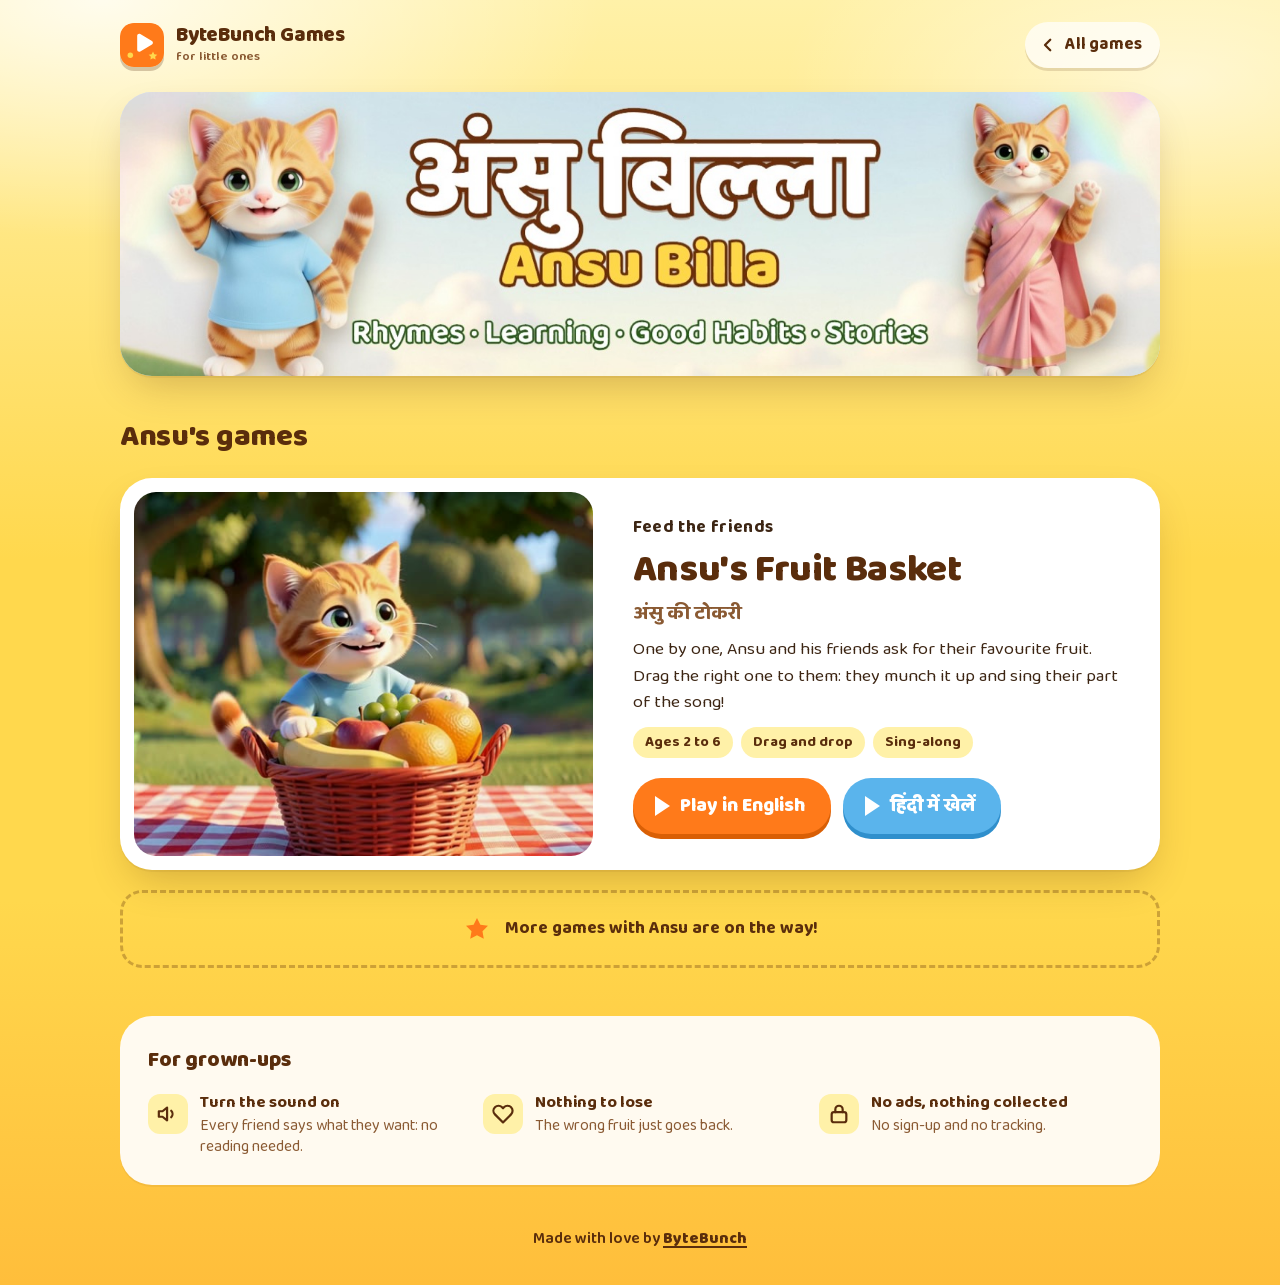
==== ansubilla/index.html @ 5f28570b "new commit" ====
<!doctype html>
<html lang="en">
<head>
  <meta charset="utf-8">
  <meta name="viewport" content="width=device-width, initial-scale=1, viewport-fit=cover">
  <title>Ansu Billa's games · ByteBunch Games</title>
  <meta name="description" content="Play with Ansu Billa, the little orange kitten from the songs: feed his jungle friends the fruit they ask for and sing along, in English and Hindi.">
  <meta name="theme-color" content="#ffe27a">
  <meta property="og:type" content="website">
  <meta property="og:site_name" content="ByteBunch Games">
  <meta property="og:title" content="Ansu Billa's games">
  <meta property="og:description" content="Play with Ansu the kitten and his jungle friends, in English and Hindi.">
  <meta property="og:image" content="https://games.bytebunch.com/ansubilla/images/fruit-basket-1200.jpg">
  <link rel="icon" href="../assets/logo.svg" type="image/svg+xml">
  <link rel="apple-touch-icon" href="../assets/logo-180.png">
  <link rel="preload" href="../assets/fonts/baloo2-latin.woff2" as="font" type="font/woff2" crossorigin>
  <link rel="stylesheet" href="../assets/site.css">
</head>
<body>
  <header class="wrap topbar">
    <a class="brand" href="../" aria-label="ByteBunch Games, home">
      <img class="brand-mark" src="../assets/logo.svg" width="44" height="44" alt="">
      <span class="brand-name">ByteBunch Games<small>for little ones</small></span>
    </a>
    <a class="back" href="../">
      <svg viewBox="0 0 24 24" fill="none" stroke="currentColor" stroke-width="3" stroke-linecap="round" stroke-linejoin="round" aria-hidden="true"><path d="M15 5l-7 7 7 7"/></svg>
      All games
    </a>
  </header>

  <main>
    <div class="wrap">
      <h1 class="visually-hidden">Ansu Billa's games</h1>
      <div class="banner">
        <img src="images/banner-800.jpg" srcset="images/banner-800.jpg 800w, images/banner-1400.jpg 1400w" sizes="(min-width: 1080px) 1040px, 100vw" width="1400" height="383" alt="Ansu Billa (अंसु बिल्ला): Rhymes, Learning, Good Habits, Stories">
      </div>
    </div>

    <section class="wrap section" aria-labelledby="games-title">
      <div class="section-head">
        <h2 id="games-title">Ansu's games</h2>
      </div>

      <article class="card wide" aria-labelledby="fruit-basket-title">
        <div class="card-media">
          <img src="images/fruit-basket-640.jpg" srcset="images/fruit-basket-640.jpg 640w, images/fruit-basket-1200.jpg 1200w" sizes="(min-width: 1080px) 470px, (min-width: 760px) 45vw, 100vw" width="1200" height="750" alt="Ansu the kitten smiling behind a basket full of mangoes, oranges, apples, grapes and bananas on a picnic cloth">
        </div>
        <div class="card-body">
          <p class="eyebrow">Feed the friends</p>
          <h3 id="fruit-basket-title">Ansu's Fruit Basket</h3>
          <span class="hi" lang="hi">अंसु की टोकरी</span>
          <p>One by one, Ansu and his friends ask for their favourite fruit. Drag the right one to them: they munch it up and sing their part of the song!</p>
          <ul class="meta" aria-label="About this game">
            <li>Ages 2 to 6</li>
            <li>Drag and drop</li>
            <li>Sing-along</li>
          </ul>
          <div class="actions">
            <a class="button" href="ansus-fruit-basket/"><span class="tri" aria-hidden="true"></span>Play in English</a>
            <a class="button sky" href="ansu-ki-tokri/" lang="hi"><span class="tri" aria-hidden="true"></span>हिंदी में खेलें</a>
          </div>
        </div>
      </article>

      <div class="soon">
        <svg viewBox="0 0 24 24" fill="#ff7a1a" aria-hidden="true"><path d="m12 2.5 2.9 5.9 6.5.9-4.7 4.6 1.1 6.5L12 17.3l-5.8 3.1 1.1-6.5L2.6 9.3l6.5-.9z"/></svg>
        More games with Ansu are on the way!
      </div>
    </section>

    <section class="wrap" aria-labelledby="parents-title">
      <div class="parents">
        <h2 id="parents-title">For grown-ups</h2>
        <ul class="facts">
          <li>
            <span class="icon"><svg viewBox="0 0 24 24" fill="none" stroke="currentColor" stroke-width="2.4" stroke-linecap="round" stroke-linejoin="round" aria-hidden="true"><path d="M11 5 6 9H2v6h4l5 4z"/><path d="M15.5 8.5a5 5 0 0 1 0 7"/></svg></span>
            <div><strong>Turn the sound on</strong><span>Every friend says what they want: no reading needed.</span></div>
          </li>
          <li>
            <span class="icon"><svg viewBox="0 0 24 24" fill="none" stroke="currentColor" stroke-width="2.4" stroke-linecap="round" stroke-linejoin="round" aria-hidden="true"><path d="M20.8 4.6a5.5 5.5 0 0 0-7.8 0L12 5.7l-1-1.1a5.5 5.5 0 0 0-7.8 7.8L12 21.2l8.8-8.8a5.5 5.5 0 0 0 0-7.8z"/></svg></span>
            <div><strong>Nothing to lose</strong><span>The wrong fruit just goes back.</span></div>
          </li>
          <li>
            <span class="icon"><svg viewBox="0 0 24 24" fill="none" stroke="currentColor" stroke-width="2.4" stroke-linecap="round" stroke-linejoin="round" aria-hidden="true"><rect x="4" y="10" width="16" height="11" rx="2.5"/><path d="M8 10V7a4 4 0 0 1 8 0v3"/></svg></span>
            <div><strong>No ads, nothing collected</strong><span>No sign-up and no tracking.</span></div>
          </li>
        </ul>
      </div>
    </section>
  </main>

  <footer class="wrap footer">
    Made with love by <a href="https://bytebunch.com">ByteBunch</a>
  </footer>
</body>
</html>
---- assets/site.css ----
/* games.bytebunch.com: one look for every page (the home of all games, and each friend's own page).
   Everything is served from this site: no fonts, scripts or trackers from anywhere else (children use it). */

@font-face {
  font-family: "Baloo 2";
  font-style: normal;
  font-weight: 400 800;
  font-display: swap;
  src: url("fonts/baloo2-latin.woff2") format("woff2");
  unicode-range: U+0000-00FF, U+0131, U+0152-0153, U+02BB-02BC, U+02C6, U+02DA, U+02DC, U+0304, U+0308, U+0329,
    U+2000-206F, U+20AC, U+2122, U+2191, U+2193, U+2212, U+2215, U+FEFF, U+FFFD;
}
@font-face {
  font-family: "Baloo 2";
  font-style: normal;
  font-weight: 400 800;
  font-display: swap;
  src: url("fonts/baloo2-devanagari.woff2") format("woff2");
  unicode-range: U+0900-097F, U+1CD0-1CF4, U+1CF7-1CF9, U+200C-200D, U+20A8, U+20B9, U+20F0, U+25CC, U+A830-A839,
    U+A8E0-A8FF, U+11B00-11B0A;
}

:root {
  --sun: #ffd84d;
  --sun-soft: #fff1a8;
  --sun-deep: #ffbe3b;
  --cream: #fffaf0;
  --brown: #5a2d0c;
  --brown-soft: #8a5a33;
  --ink: #3d2614;
  --orange: #ff7a1a;
  --orange-press: #d95f05;
  --sky: #5ab4ec;
  --sky-press: #2f8fcc;
  --leaf: #2f8f46;
  --white: #ffffff;
  --line: rgba(90, 45, 12, 0.14);
  --shadow: 0 2px 0 rgba(90, 45, 12, 0.06), 0 18px 40px -12px rgba(90, 45, 12, 0.28);
  --radius-lg: 32px;
  --radius: 22px;
  --font: "Baloo 2", ui-rounded, "Arial Rounded MT Bold", system-ui, -apple-system, "Segoe UI", Roboto, sans-serif;
  color-scheme: light;
}

*, *::before, *::after { box-sizing: border-box; }
html { -webkit-text-size-adjust: 100%; scroll-behavior: smooth; }
body {
  margin: 0;
  min-height: 100vh;
  font-family: var(--font);
  font-size: 1.0625rem;
  line-height: 1.5;
  color: var(--ink);
  background-color: var(--sun);
  /* one picture over the whole page (not fixed: a fixed background ends in a band on long pages and on phones) */
  background-image:
    radial-gradient(720px 340px at 8% 0, rgba(255, 255, 255, 0.8), transparent 70%),
    radial-gradient(560px 280px at 92% 80px, rgba(255, 255, 255, 0.55), transparent 70%),
    linear-gradient(180deg, var(--sun-soft) 0, var(--sun) 560px, var(--sun) 70%, var(--sun-deep) 100%);
  -webkit-font-smoothing: antialiased;
}
img { max-width: 100%; height: auto; display: block; }
a { color: inherit; }
h1, h2, h3, .soon { text-wrap: balance; }
p, .facts span { text-wrap: pretty; }
:focus-visible { outline: 4px solid var(--brown); outline-offset: 4px; border-radius: 12px; }

.wrap { width: 100%; max-width: 1080px; margin: 0 auto; padding: 0 20px; }
.visually-hidden {
  position: absolute !important; width: 1px; height: 1px; overflow: hidden; clip: rect(0 0 0 0); white-space: nowrap;
}

/* the bar at the top */
.topbar { display: flex; align-items: center; justify-content: space-between; gap: 12px; padding-top: 22px; padding-bottom: 6px; }
.brand { display: inline-flex; align-items: center; gap: 12px; min-height: 44px; text-decoration: none; color: var(--brown); }
.brand-mark { width: 44px; height: 44px; flex: none; border-radius: 14px; box-shadow: 0 4px 0 rgba(90, 45, 12, 0.25); }
.brand-name { font-weight: 800; font-size: 1.3rem; line-height: 1; letter-spacing: -0.01em; white-space: nowrap; }
.brand-name small { display: block; font-size: 0.8rem; font-weight: 600; color: var(--brown-soft); letter-spacing: 0; margin-top: 4px; }
.back {
  display: inline-flex; align-items: center; gap: 8px;
  min-height: 44px; padding: 10px 18px 10px 14px; border-radius: 999px;
  background: rgba(255, 255, 255, 0.7); color: var(--brown);
  font-weight: 700; text-decoration: none; white-space: nowrap;
  box-shadow: 0 3px 0 rgba(90, 45, 12, 0.15);
}
.back:hover { background: var(--white); }
.back svg { width: 18px; height: 18px; }

/* the big words at the top of a page */
.hero { text-align: center; padding-top: 48px; padding-bottom: 44px; }
.hero h1 {
  margin: 0 auto; max-width: 13em;
  font-size: clamp(2.6rem, 7.4vw, 4.75rem); line-height: 1.02; font-weight: 800; letter-spacing: -0.02em;
  color: var(--brown);
}
.hero h1 em { font-style: normal; color: var(--orange); }
.hero .lead { margin: 18px auto 0; max-width: 32em; font-size: clamp(1.1rem, 2.4vw, 1.3rem); font-weight: 500; color: var(--brown); }
.chips { display: flex; flex-wrap: wrap; justify-content: center; gap: 10px; margin: 24px 0 0; padding: 0; list-style: none; }
.chip {
  display: inline-flex; align-items: center; gap: 8px;
  padding: 6px 16px; border-radius: 999px;
  background: rgba(255, 255, 255, 0.72); color: var(--brown);
  font-weight: 700; font-size: 0.98rem;
}
.chip svg { width: 18px; height: 18px; flex: none; }

.section { padding-top: 8px; padding-bottom: 28px; }
.section-head { display: flex; align-items: baseline; justify-content: space-between; gap: 12px; margin: 0 0 18px; }
.section-head h2 { margin: 0; font-size: clamp(1.5rem, 3.4vw, 1.9rem); font-weight: 800; color: var(--brown); letter-spacing: -0.01em; }

/* a card you can open (a friend on the home page) */
.card {
  position: relative;
  display: grid; grid-template-columns: minmax(0, 1fr);
  background: var(--white); border-radius: var(--radius-lg); overflow: hidden;
  box-shadow: var(--shadow);
}
/* the picture sits in the white card with a frame round it, so a sunny picture doesn't melt into the sunny page */
.card-media { position: relative; padding: 12px 12px 0; }
.card-media img { width: 100%; height: 100%; object-fit: cover; border-radius: calc(var(--radius-lg) - 10px); }
.card-body { display: flex; flex-direction: column; gap: 10px; padding: 24px 26px 28px; }
.eyebrow { margin: 0; font-size: 0.95rem; font-weight: 700; color: var(--brown-soft); letter-spacing: 0.02em; }
.card h3 { margin: 0; font-size: clamp(1.8rem, 4vw, 2.4rem); line-height: 1.05; font-weight: 800; color: var(--brown); letter-spacing: -0.01em; }
.card .hi { font-size: 1.25rem; font-weight: 700; color: var(--brown-soft); line-height: 1.3; }
.card p { margin: 0; font-size: 1.1rem; color: var(--ink); }
.card .actions { display: flex; flex-wrap: wrap; gap: 12px; margin-top: 8px; }

.card.link { text-decoration: none; transition: transform 0.18s ease, box-shadow 0.18s ease; }
.card.link:hover { transform: translateY(-4px); box-shadow: 0 2px 0 rgba(90, 45, 12, 0.06), 0 26px 50px -14px rgba(90, 45, 12, 0.35); }
.card.link:focus-visible { outline-offset: 6px; border-radius: var(--radius-lg); }

@media (min-width: 760px) {
  .card.wide { grid-template-columns: minmax(0, 5fr) minmax(0, 6fr); align-items: stretch; }
  .card.wide .card-body { padding: 36px 40px; justify-content: center; }
  .card.wide .card-media { min-height: 100%; padding: 14px 0 14px 14px; }
}

/* buttons: big and round, for small fingers */
.button {
  display: inline-flex; align-items: center; justify-content: center; gap: 10px;
  min-height: 56px; padding: 10px 26px 10px 20px; border-radius: 999px;
  font: inherit; font-weight: 800; font-size: 1.2rem; line-height: 1.1; text-decoration: none;
  color: var(--white); background: var(--orange);
  box-shadow: 0 5px 0 var(--orange-press);
  transition: transform 0.1s ease, box-shadow 0.1s ease;
}
.button:hover { filter: brightness(1.05); }
.button:active { transform: translateY(4px); box-shadow: 0 1px 0 var(--orange-press); }
.button.sky { background: var(--sky); box-shadow: 0 5px 0 var(--sky-press); }
.button.sky:active { box-shadow: 0 1px 0 var(--sky-press); }
.button .tri { width: 0; height: 0; border-left: 15px solid currentColor; border-top: 10px solid transparent; border-bottom: 10px solid transparent; margin-left: 2px; }
.button small { display: block; font-size: 0.8rem; font-weight: 600; opacity: 0.9; }
.button.fake { pointer-events: none; }

/* where the next card will be */
.soon {
  display: flex; align-items: center; justify-content: center; gap: 14px; text-align: center;
  margin-top: 20px; padding: 22px 24px; border-radius: var(--radius);
  border: 3px dashed rgba(90, 45, 12, 0.3); color: var(--brown); font-weight: 700; font-size: 1.1rem;
}
.soon svg { width: 28px; height: 28px; flex: none; }

/* for grown-ups */
.parents {
  margin: 20px 0 36px; padding: 28px; border-radius: var(--radius-lg);
  background: var(--cream); box-shadow: 0 2px 0 rgba(90, 45, 12, 0.06);
}
.parents h2 { margin: 0 0 16px; font-size: 1.35rem; font-weight: 800; color: var(--brown); }
.facts { display: grid; grid-template-columns: repeat(auto-fit, minmax(min(100%, 210px), 1fr)); gap: 14px 22px; margin: 0; padding: 0; list-style: none; }
.facts li { display: flex; gap: 12px; align-items: flex-start; }
.facts .icon {
  width: 40px; height: 40px; flex: none; border-radius: 12px;
  display: grid; place-items: center; background: var(--sun-soft); color: var(--brown);
}
.facts .icon svg { width: 22px; height: 22px; }
.facts strong { display: block; color: var(--brown); font-size: 1.05rem; line-height: 1.25; }
.facts span { display: block; font-size: 0.98rem; color: var(--brown-soft); line-height: 1.35; margin-top: 2px; }

/* a friend's banner */
.banner { margin: 18px 0 30px; border-radius: var(--radius-lg); overflow: hidden; box-shadow: var(--shadow); background: #dfeef7; }
.banner img { width: 100%; aspect-ratio: 1400 / 383; object-fit: cover; }

.meta { display: flex; flex-wrap: wrap; gap: 8px; margin: 2px 0 2px; padding: 0; list-style: none; }
.meta li { padding: 4px 12px; border-radius: 999px; background: var(--sun-soft); color: var(--brown); font-weight: 700; font-size: 0.92rem; }

.footer { padding-top: 6px; padding-bottom: 34px; text-align: center; color: var(--brown); font-weight: 600; font-size: 0.98rem; }
.footer a { font-weight: 800; text-decoration-thickness: 2px; text-underline-offset: 3px; }

@media (max-width: 520px) {
  .wrap { padding: 0 16px; }
  .hero { padding-top: 34px; padding-bottom: 32px; }
  .card-body { padding: 20px 20px 24px; }
  .card .actions { flex-direction: column; }
  .card .actions .button { width: 100%; }
  .parents { padding: 22px 20px; }
  .brand-name small { display: none; }
  .brand { gap: 10px; }
  .brand-mark { width: 38px; height: 38px; border-radius: 12px; }
  .brand-name { font-size: 1.12rem; }
  .back { padding: 8px 14px 8px 10px; font-size: 0.95rem; gap: 6px; }
}

@media (prefers-reduced-motion: reduce) {
  html { scroll-behavior: auto; }
  .card.link, .button { transition: none; }
  .card.link:hover { transform: none; }
}
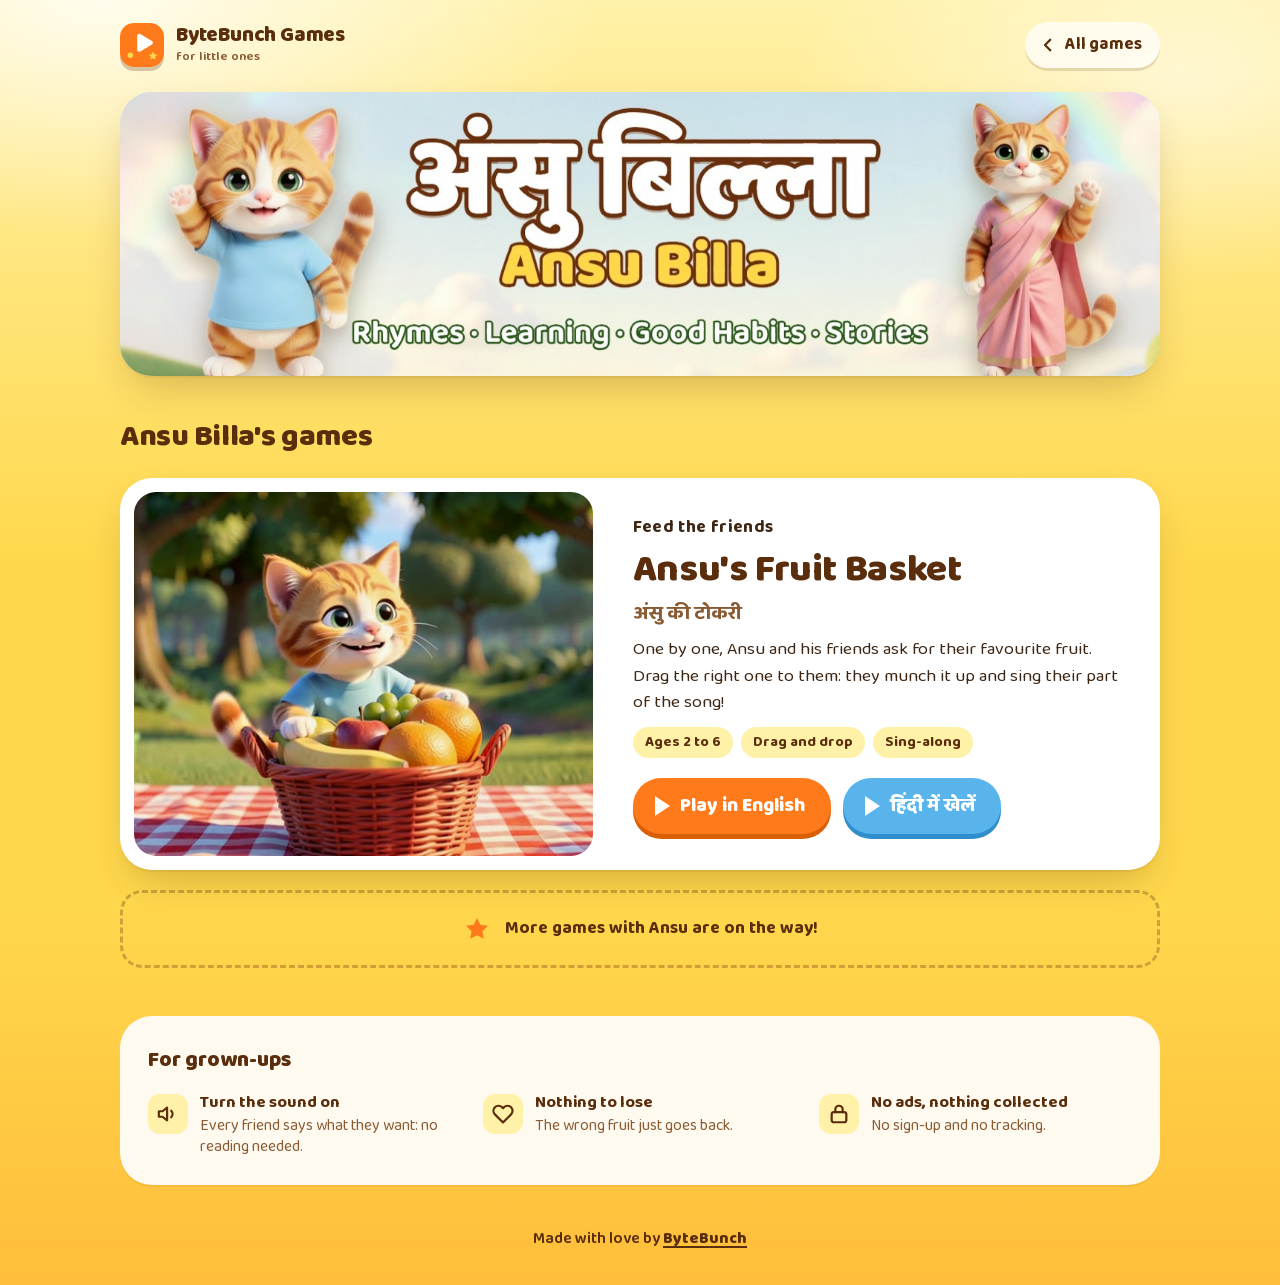
==== commit 6410df5e: "SEO: titles, descriptions, canonicals, link previews, structured data, sitemap and robots.txt - Home" ====
--- a/ansubilla/index.html
+++ b/ansubilla/index.html
@@ -3,18 +3,141 @@
 <head>
   <meta charset="utf-8">
   <meta name="viewport" content="width=device-width, initial-scale=1, viewport-fit=cover">
-  <title>Ansu Billa's games · ByteBunch Games</title>
-  <meta name="description" content="Play with Ansu Billa, the little orange kitten from the songs: feed his jungle friends the fruit they ask for and sing along, in English and Hindi.">
+  <title>Ansu Billa Games for Kids in English and Hindi | ByteBunch Games</title>
+  <meta name="description" content="Play with Ansu Billa, the orange kitten from the kids' songs: feed his jungle friends the fruit they ask for and sing along. For ages 2 to 6, in English and Hindi.">
+  <link rel="canonical" href="https://games.bytebunch.com/ansubilla/">
+  <meta name="robots" content="index, follow, max-image-preview:large">
   <meta name="theme-color" content="#ffe27a">
   <meta property="og:type" content="website">
   <meta property="og:site_name" content="ByteBunch Games">
-  <meta property="og:title" content="Ansu Billa's games">
-  <meta property="og:description" content="Play with Ansu the kitten and his jungle friends, in English and Hindi.">
-  <meta property="og:image" content="https://games.bytebunch.com/ansubilla/images/fruit-basket-1200.jpg">
+  <meta property="og:locale" content="en_US">
+  <meta property="og:title" content="Ansu Billa Games for Kids in English and Hindi | ByteBunch Games">
+  <meta property="og:description" content="Play with Ansu Billa, the orange kitten from the kids' songs: feed his jungle friends the fruit they ask for and sing along. For ages 2 to 6, in English and Hindi.">
+  <meta property="og:url" content="https://games.bytebunch.com/ansubilla/">
+  <meta property="og:image" content="https://games.bytebunch.com/ansubilla/images/og-ansubilla.jpg">
+  <meta property="og:image:width" content="1200">
+  <meta property="og:image:height" content="630">
+  <meta property="og:image:alt" content="Ansu Billa's games: Ansu the orange kitten in a blue T-shirt, waving">
+  <meta name="twitter:card" content="summary_large_image">
+  <link rel="icon" href="../favicon.ico" sizes="48x48">
   <link rel="icon" href="../assets/logo.svg" type="image/svg+xml">
   <link rel="apple-touch-icon" href="../assets/logo-180.png">
   <link rel="preload" href="../assets/fonts/baloo2-latin.woff2" as="font" type="font/woff2" crossorigin>
-  <link rel="stylesheet" href="../assets/site.css">
+  <link rel="stylesheet" href="../assets/site.css?v=2026111001">
+  <script type="application/ld+json">
+{
+ "@context": "https://schema.org",
+ "@graph": [
+  {
+   "@type": "Organization",
+   "@id": "https://games.bytebunch.com/#bytebunch",
+   "name": "ByteBunch",
+   "url": "https://bytebunch.com/",
+   "logo": "https://games.bytebunch.com/assets/logo-180.png"
+  },
+  {
+   "@type": "WebSite",
+   "@id": "https://games.bytebunch.com/#website",
+   "name": "ByteBunch Games",
+   "url": "https://games.bytebunch.com/",
+   "inLanguage": "en",
+   "publisher": {
+    "@id": "https://games.bytebunch.com/#bytebunch"
+   }
+  },
+  {
+   "@type": "CollectionPage",
+   "@id": "https://games.bytebunch.com/ansubilla/#page",
+   "url": "https://games.bytebunch.com/ansubilla/",
+   "name": "Ansu Billa's games",
+   "inLanguage": "en",
+   "isPartOf": {
+    "@id": "https://games.bytebunch.com/#website"
+   },
+   "breadcrumb": {
+    "@id": "https://games.bytebunch.com/ansubilla/#breadcrumb"
+   },
+   "mainEntity": {
+    "@type": "ItemList",
+    "itemListElement": [
+     {
+      "@type": "ListItem",
+      "position": 1,
+      "item": {
+       "@id": "https://games.bytebunch.com/ansubilla/ansus-fruit-basket/#game"
+      }
+     },
+     {
+      "@type": "ListItem",
+      "position": 2,
+      "item": {
+       "@id": "https://games.bytebunch.com/ansubilla/ansu-ki-tokri/#game"
+      }
+     }
+    ]
+   }
+  },
+  {
+   "@type": "BreadcrumbList",
+   "@id": "https://games.bytebunch.com/ansubilla/#breadcrumb",
+   "itemListElement": [
+    {
+     "@type": "ListItem",
+     "position": 1,
+     "name": "ByteBunch Games",
+     "item": "https://games.bytebunch.com/"
+    },
+    {
+     "@type": "ListItem",
+     "position": 2,
+     "name": "Ansu Billa",
+     "item": "https://games.bytebunch.com/ansubilla/"
+    }
+   ]
+  },
+  {
+   "@type": "VideoGame",
+   "@id": "https://games.bytebunch.com/ansubilla/ansus-fruit-basket/#game",
+   "name": "Ansu's Fruit Basket",
+   "url": "https://games.bytebunch.com/ansubilla/ansus-fruit-basket/",
+   "image": "https://games.bytebunch.com/ansubilla/images/og-fruit-basket.jpg",
+   "inLanguage": "en",
+   "gamePlatform": "Web browser",
+   "applicationCategory": "GameApplication",
+   "operatingSystem": "Any",
+   "audience": {
+    "@type": "PeopleAudience",
+    "suggestedMinAge": 2,
+    "suggestedMaxAge": 6
+   },
+   "description": "Ansu the kitten and his jungle friends each ask for their favourite fruit. Drag the right one to them: they munch it up and sing!",
+   "publisher": {
+    "@id": "https://games.bytebunch.com/#bytebunch"
+   }
+  },
+  {
+   "@type": "VideoGame",
+   "@id": "https://games.bytebunch.com/ansubilla/ansu-ki-tokri/#game",
+   "name": "अंसु की टोकरी (Ansu Ki Tokri)",
+   "url": "https://games.bytebunch.com/ansubilla/ansu-ki-tokri/",
+   "image": "https://games.bytebunch.com/ansubilla/images/og-tokri.jpg",
+   "inLanguage": "hi",
+   "gamePlatform": "Web browser",
+   "applicationCategory": "GameApplication",
+   "operatingSystem": "Any",
+   "audience": {
+    "@type": "PeopleAudience",
+    "suggestedMinAge": 2,
+    "suggestedMaxAge": 6
+   },
+   "description": "अंसु बिल्ला और उसके जंगल के दोस्त अपना पसंदीदा फल माँगते हैं। सही फल उन तक पहुँचाओ: वे खाते हैं और गाना गाते हैं!",
+   "publisher": {
+    "@id": "https://games.bytebunch.com/#bytebunch"
+   }
+  }
+ ]
+}
+  </script>
 </head>
 <body>
   <header class="wrap topbar">
@@ -30,7 +153,6 @@
 
   <main>
     <div class="wrap">
-      <h1 class="visually-hidden">Ansu Billa's games</h1>
       <div class="banner">
         <img src="images/banner-800.jpg" srcset="images/banner-800.jpg 800w, images/banner-1400.jpg 1400w" sizes="(min-width: 1080px) 1040px, 100vw" width="1400" height="383" alt="Ansu Billa (अंसु बिल्ला): Rhymes, Learning, Good Habits, Stories">
       </div>
@@ -38,7 +160,7 @@
 
     <section class="wrap section" aria-labelledby="games-title">
       <div class="section-head">
-        <h2 id="games-title">Ansu's games</h2>
+        <h1 id="games-title">Ansu Billa's games</h1>
       </div>
 
       <article class="card wide" aria-labelledby="fruit-basket-title">
--- a/assets/site.css
+++ b/assets/site.css
@@ -106,7 +106,7 @@
 
 .section { padding-top: 8px; padding-bottom: 28px; }
 .section-head { display: flex; align-items: baseline; justify-content: space-between; gap: 12px; margin: 0 0 18px; }
-.section-head h2 { margin: 0; font-size: clamp(1.5rem, 3.4vw, 1.9rem); font-weight: 800; color: var(--brown); letter-spacing: -0.01em; }
+.section-head h1, .section-head h2 { margin: 0; font-size: clamp(1.5rem, 3.4vw, 1.9rem); font-weight: 800; color: var(--brown); letter-spacing: -0.01em; }
 
 /* a card you can open (a friend on the home page) */
 .card {
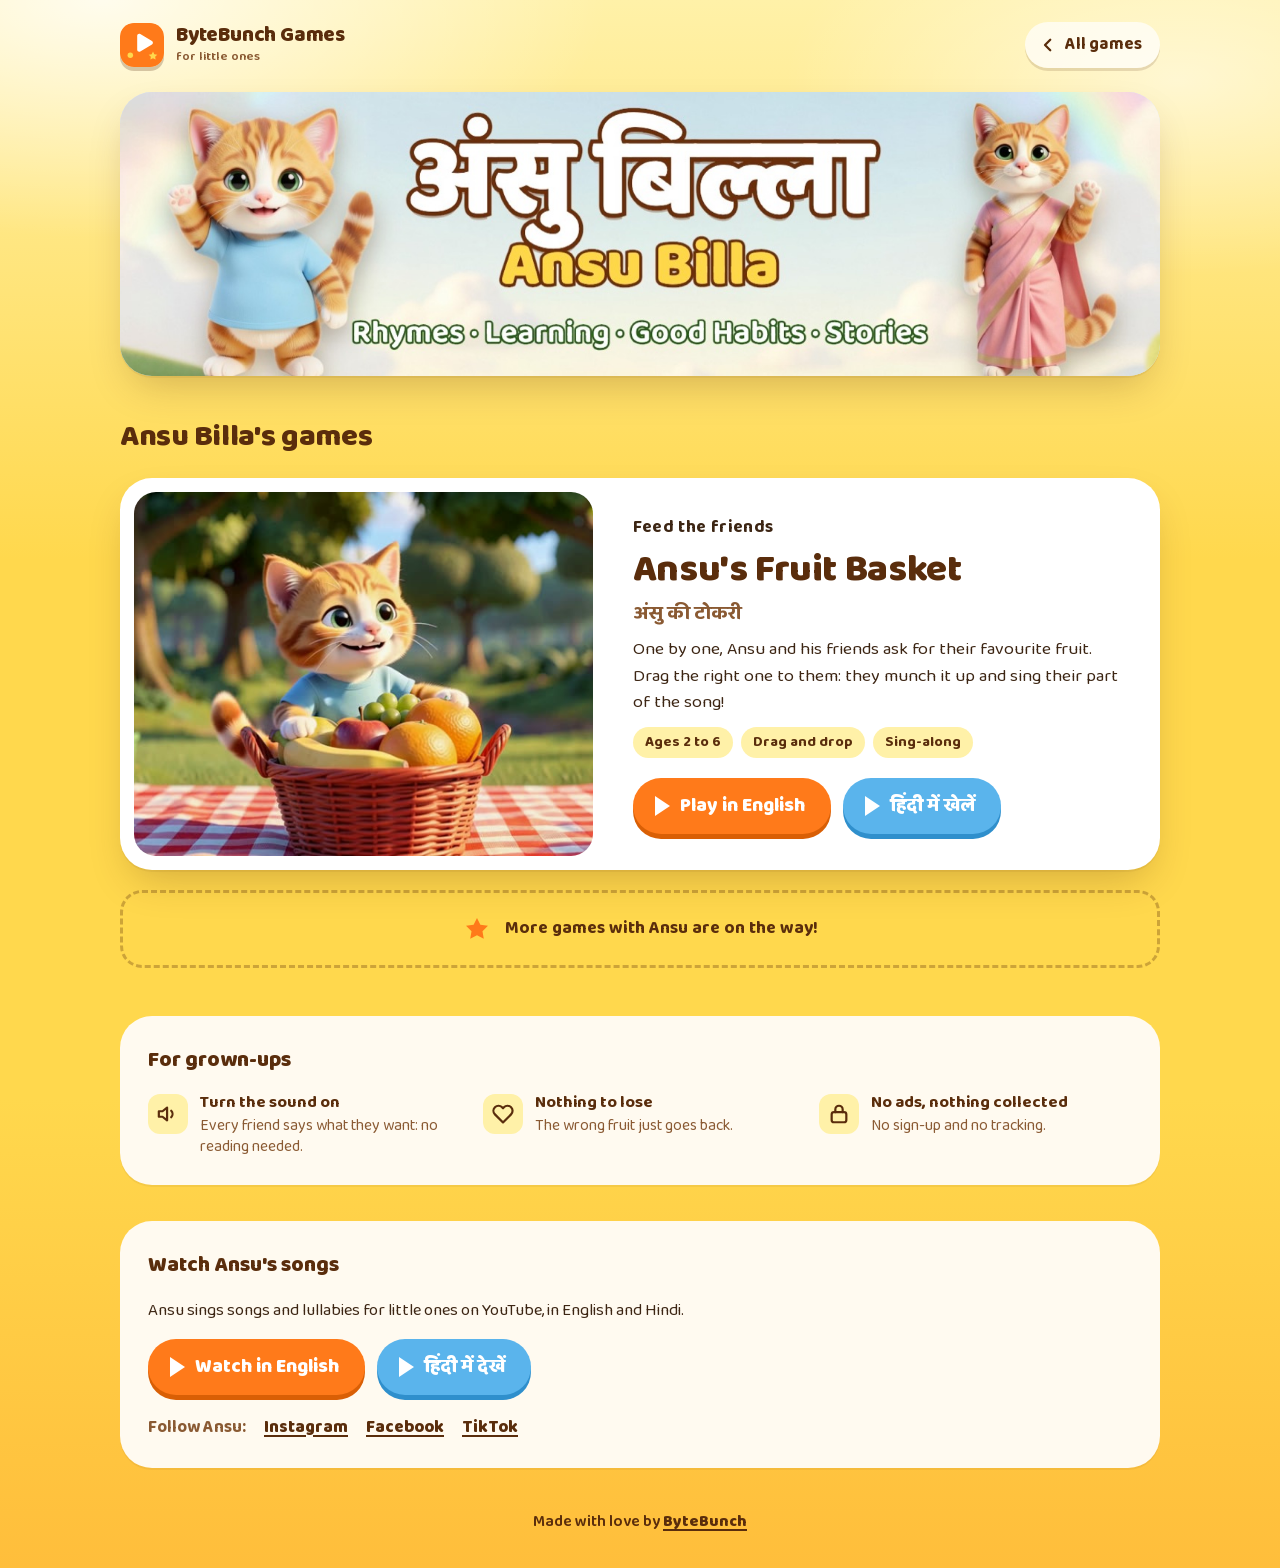
==== commit 136c097c: "Ansu's page: "Watch Ansu's songs" box linking to the YouTube channels and socials The games are ther" ====
--- a/ansubilla/index.html
+++ b/ansubilla/index.html
@@ -23,7 +23,7 @@
   <link rel="icon" href="../assets/logo.svg" type="image/svg+xml">
   <link rel="apple-touch-icon" href="../assets/logo-180.png">
   <link rel="preload" href="../assets/fonts/baloo2-latin.woff2" as="font" type="font/woff2" crossorigin>
-  <link rel="stylesheet" href="../assets/site.css?v=2026111001">
+  <link rel="stylesheet" href="../assets/site.css?v=2026111002">
   <script type="application/ld+json">
 {
  "@context": "https://schema.org",
@@ -209,6 +209,23 @@
         </ul>
       </div>
     </section>
+
+    <section class="wrap" aria-labelledby="watch-title">
+      <div class="parents">
+        <h2 id="watch-title">Watch Ansu's songs</h2>
+        <p class="watch-lead">Ansu sings songs and lullabies for little ones on YouTube, in English and Hindi.</p>
+        <div class="watch-actions">
+          <a class="button" href="https://www.youtube.com/@ansubillaenglish" rel="noopener"><span class="tri" aria-hidden="true"></span>Watch in English</a>
+          <a class="button sky" href="https://www.youtube.com/@ansubilla" lang="hi" rel="noopener"><span class="tri" aria-hidden="true"></span>हिंदी में देखें</a>
+        </div>
+        <ul class="follow" aria-label="Follow Ansu Billa">
+          <li>Follow Ansu:</li>
+          <li><a href="https://www.instagram.com/ansubilla.official/" rel="noopener">Instagram</a></li>
+          <li><a href="https://www.facebook.com/ansubilla.official" rel="noopener">Facebook</a></li>
+          <li><a href="https://www.tiktok.com/@ansubilla.official" rel="noopener">TikTok</a></li>
+        </ul>
+      </div>
+    </section>
   </main>
 
   <footer class="wrap footer">
--- a/assets/site.css
+++ b/assets/site.css
@@ -200,6 +200,16 @@
   .back { padding: 8px 14px 8px 10px; font-size: 0.95rem; gap: 6px; }
 }
 
+/* Ansu's channels, for grown-ups (Ansu's page). */
+.watch-lead { margin: 0 0 16px; font-size: 1.05rem; color: var(--ink); }
+.watch-actions { display: flex; flex-wrap: wrap; gap: 12px; }
+.follow { display: flex; flex-wrap: wrap; gap: 6px 18px; margin: 20px 0 0; padding: 0; list-style: none; font-weight: 700; color: var(--brown-soft); }
+.follow a { color: var(--brown); font-weight: 800; text-decoration-thickness: 2px; text-underline-offset: 3px; }
+@media (max-width: 520px) {
+  .watch-actions { flex-direction: column; }
+  .watch-actions .button { width: 100%; }
+}
+
 @media (prefers-reduced-motion: reduce) {
   html { scroll-behavior: auto; }
   .card.link, .button { transition: none; }
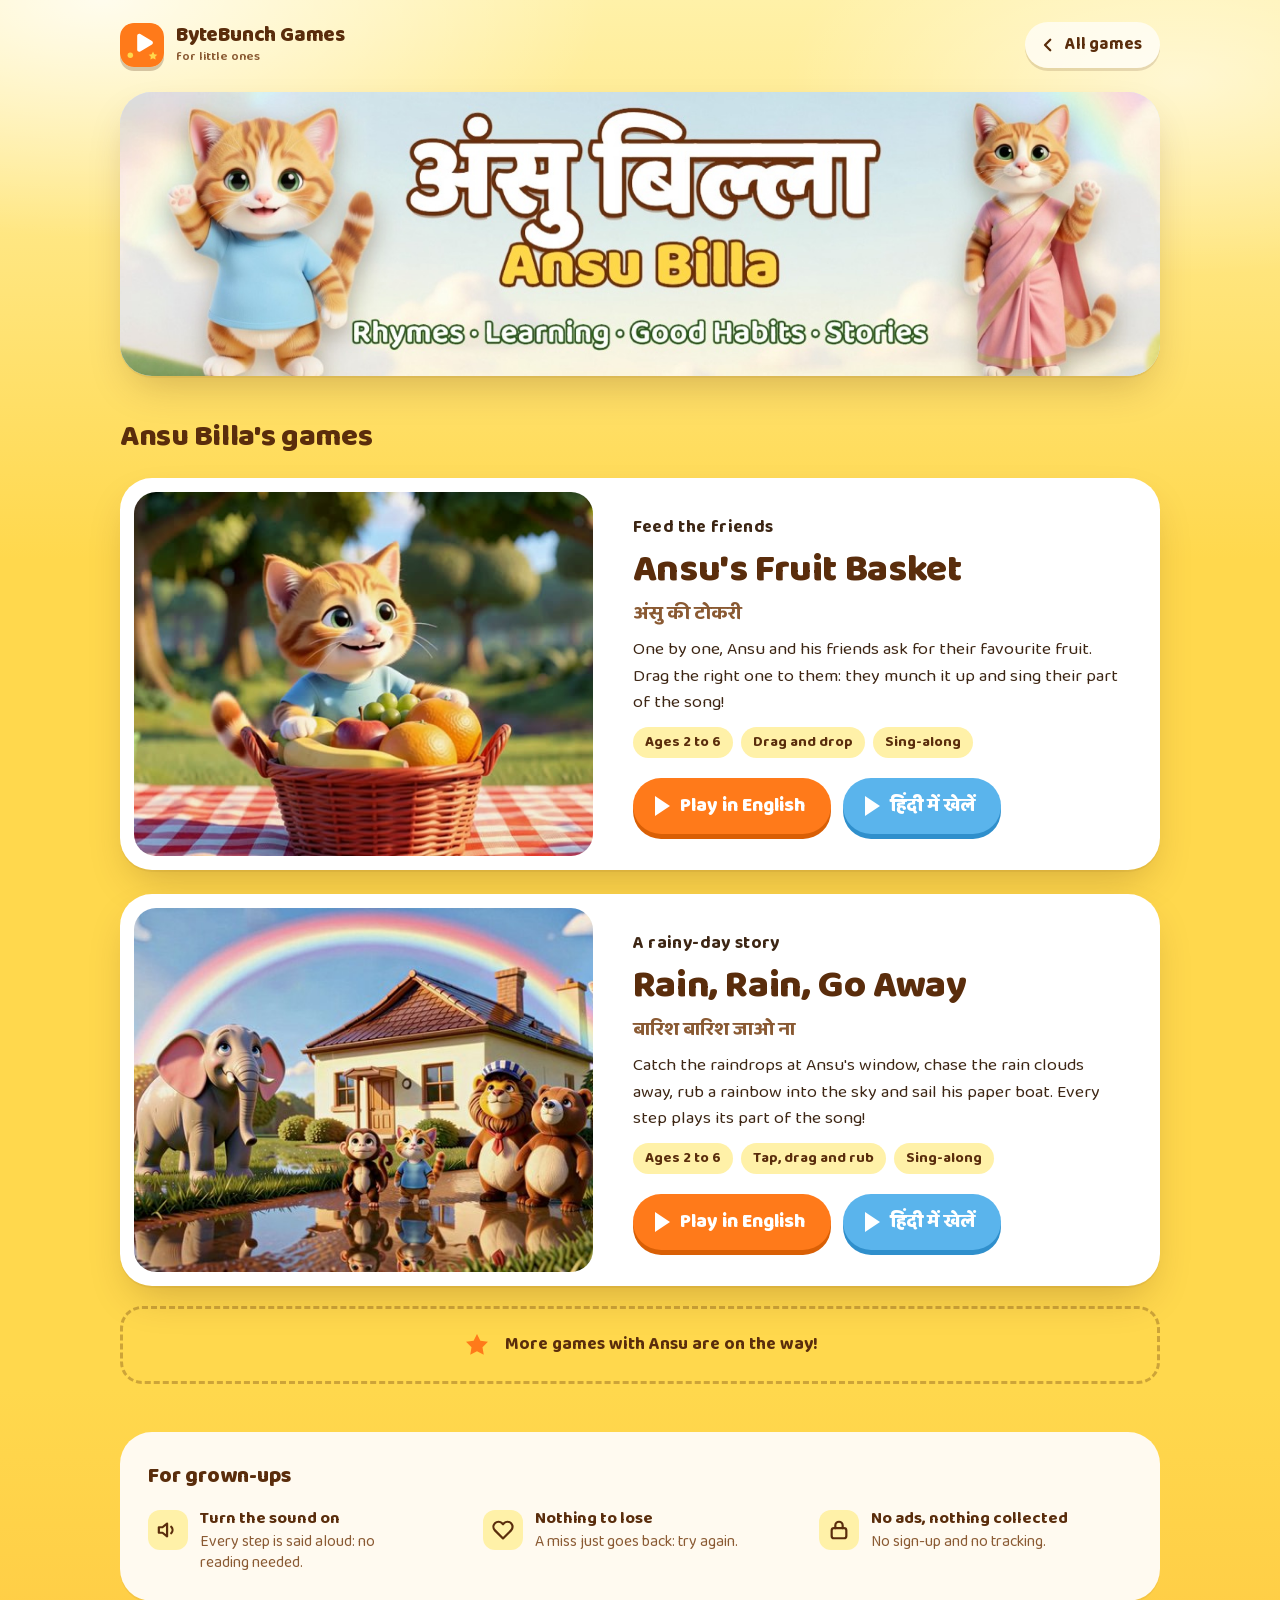
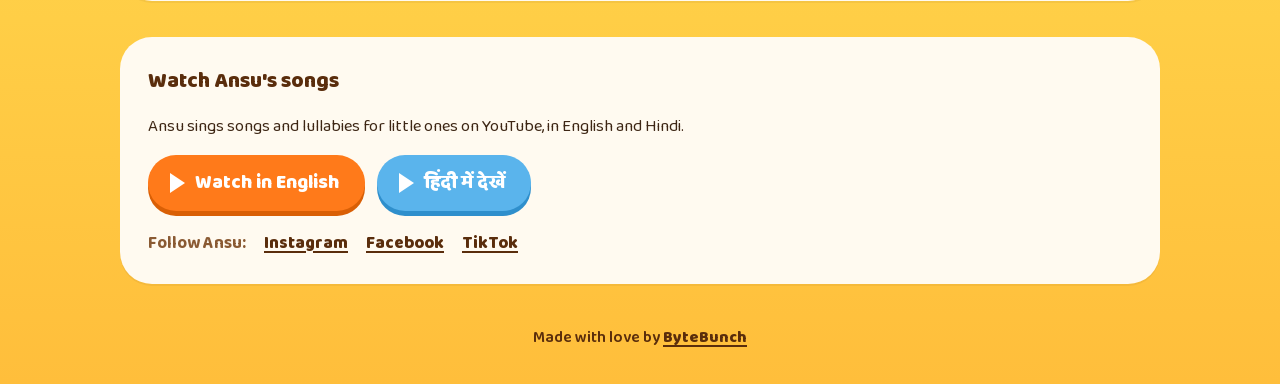
==== commit 058e261d: "Rain, Rain, Go Away / Baarish Baarish Jaao Na: Ansu's rainy-day game in English and Hindi Two new ga" ====
--- a/ansubilla/index.html
+++ b/ansubilla/index.html
@@ -4,7 +4,7 @@
   <meta charset="utf-8">
   <meta name="viewport" content="width=device-width, initial-scale=1, viewport-fit=cover">
   <title>Ansu Billa Games for Kids in English and Hindi | ByteBunch Games</title>
-  <meta name="description" content="Play with Ansu Billa, the orange kitten from the kids' songs: feed his jungle friends the fruit they ask for and sing along. For ages 2 to 6, in English and Hindi.">
+  <meta name="description" content="Play with Ansu Billa, the kitten from the kids' songs: feed his friends fruit, chase the rain away and sail his paper boat. Ages 2 to 6, in English and Hindi.">
   <link rel="canonical" href="https://games.bytebunch.com/ansubilla/">
   <meta name="robots" content="index, follow, max-image-preview:large">
   <meta name="theme-color" content="#ffe27a">
@@ -12,7 +12,7 @@
   <meta property="og:site_name" content="ByteBunch Games">
   <meta property="og:locale" content="en_US">
   <meta property="og:title" content="Ansu Billa Games for Kids in English and Hindi | ByteBunch Games">
-  <meta property="og:description" content="Play with Ansu Billa, the orange kitten from the kids' songs: feed his jungle friends the fruit they ask for and sing along. For ages 2 to 6, in English and Hindi.">
+  <meta property="og:description" content="Play with Ansu Billa, the kitten from the kids' songs: feed his friends fruit, chase the rain away and sail his paper boat. Ages 2 to 6, in English and Hindi.">
   <meta property="og:url" content="https://games.bytebunch.com/ansubilla/">
   <meta property="og:image" content="https://games.bytebunch.com/ansubilla/images/og-ansubilla.jpg">
   <meta property="og:image:width" content="1200">
@@ -23,7 +23,7 @@
   <link rel="icon" href="../assets/logo.svg" type="image/svg+xml">
   <link rel="apple-touch-icon" href="../assets/logo-180.png">
   <link rel="preload" href="../assets/fonts/baloo2-latin.woff2" as="font" type="font/woff2" crossorigin>
-  <link rel="stylesheet" href="../assets/site.css?v=2026111002">
+  <link rel="stylesheet" href="../assets/site.css?v=2026111401">
   <script type="application/ld+json">
 {
  "@context": "https://schema.org",
@@ -134,6 +134,46 @@
    "publisher": {
     "@id": "https://games.bytebunch.com/#bytebunch"
    }
+  },
+  {
+   "@type": "VideoGame",
+   "@id": "https://games.bytebunch.com/ansubilla/rain-rain-go-away/#game",
+   "name": "Rain, Rain, Go Away",
+   "url": "https://games.bytebunch.com/ansubilla/rain-rain-go-away/",
+   "image": "https://games.bytebunch.com/ansubilla/images/rain-rain-go-away.jpg",
+   "inLanguage": "en",
+   "gamePlatform": "Web browser",
+   "applicationCategory": "GameApplication",
+   "operatingSystem": "Any",
+   "audience": {
+    "@type": "PeopleAudience",
+    "suggestedMinAge": 2,
+    "suggestedMaxAge": 6
+   },
+   "description": "A rainy day with Ansu the kitten: catch the raindrops, chase the clouds away, rub a rainbow into the sky and sail his paper boat, singing along.",
+   "publisher": {
+    "@id": "https://games.bytebunch.com/#bytebunch"
+   }
+  },
+  {
+   "@type": "VideoGame",
+   "@id": "https://games.bytebunch.com/ansubilla/baarish-baarish-jaao-na/#game",
+   "name": "बारिश बारिश जाओ ना (Baarish Baarish Jaao Na)",
+   "url": "https://games.bytebunch.com/ansubilla/baarish-baarish-jaao-na/",
+   "image": "https://games.bytebunch.com/ansubilla/images/baarish-baarish-jaao-na.jpg",
+   "inLanguage": "hi",
+   "gamePlatform": "Web browser",
+   "applicationCategory": "GameApplication",
+   "operatingSystem": "Any",
+   "audience": {
+    "@type": "PeopleAudience",
+    "suggestedMinAge": 2,
+    "suggestedMaxAge": 6
+   },
+   "description": "अंसु बिल्ला के साथ बारिश का दिन: बूँदें पकड़ो, बादल भगाओ, आसमान में धनक निकालो और पीली कश्ती तैराओ, गाने के साथ!",
+   "publisher": {
+    "@id": "https://games.bytebunch.com/#bytebunch"
+   }
   }
  ]
 }
@@ -184,6 +224,27 @@
         </div>
       </article>
 
+      <article class="card wide" aria-labelledby="rain-title">
+        <div class="card-media">
+          <img src="images/rain-rain-go-away-640.jpg" srcset="images/rain-rain-go-away-640.jpg 640w, images/rain-rain-go-away-1200.jpg 1200w" sizes="(min-width: 1080px) 470px, (min-width: 760px) 45vw, 100vw" width="1200" height="750" loading="lazy" alt="Ansu the kitten with the elephant, monkey, lion, bear and giraffe beside a puddle, a rainbow over the cottage behind them">
+        </div>
+        <div class="card-body">
+          <p class="eyebrow">A rainy-day story</p>
+          <h3 id="rain-title">Rain, Rain, Go Away</h3>
+          <span class="hi" lang="hi">बारिश बारिश जाओ ना</span>
+          <p>Catch the raindrops at Ansu's window, chase the rain clouds away, rub a rainbow into the sky and sail his paper boat. Every step plays its part of the song!</p>
+          <ul class="meta" aria-label="About this game">
+            <li>Ages 2 to 6</li>
+            <li>Tap, drag and rub</li>
+            <li>Sing-along</li>
+          </ul>
+          <div class="actions">
+            <a class="button" href="rain-rain-go-away/"><span class="tri" aria-hidden="true"></span>Play in English</a>
+            <a class="button sky" href="baarish-baarish-jaao-na/" lang="hi"><span class="tri" aria-hidden="true"></span>हिंदी में खेलें</a>
+          </div>
+        </div>
+      </article>
+
       <div class="soon">
         <svg viewBox="0 0 24 24" fill="#ff7a1a" aria-hidden="true"><path d="m12 2.5 2.9 5.9 6.5.9-4.7 4.6 1.1 6.5L12 17.3l-5.8 3.1 1.1-6.5L2.6 9.3l6.5-.9z"/></svg>
         More games with Ansu are on the way!
@@ -196,11 +257,11 @@
         <ul class="facts">
           <li>
             <span class="icon"><svg viewBox="0 0 24 24" fill="none" stroke="currentColor" stroke-width="2.4" stroke-linecap="round" stroke-linejoin="round" aria-hidden="true"><path d="M11 5 6 9H2v6h4l5 4z"/><path d="M15.5 8.5a5 5 0 0 1 0 7"/></svg></span>
-            <div><strong>Turn the sound on</strong><span>Every friend says what they want: no reading needed.</span></div>
+            <div><strong>Turn the sound on</strong><span>Every step is said aloud: no reading needed.</span></div>
           </li>
           <li>
             <span class="icon"><svg viewBox="0 0 24 24" fill="none" stroke="currentColor" stroke-width="2.4" stroke-linecap="round" stroke-linejoin="round" aria-hidden="true"><path d="M20.8 4.6a5.5 5.5 0 0 0-7.8 0L12 5.7l-1-1.1a5.5 5.5 0 0 0-7.8 7.8L12 21.2l8.8-8.8a5.5 5.5 0 0 0 0-7.8z"/></svg></span>
-            <div><strong>Nothing to lose</strong><span>The wrong fruit just goes back.</span></div>
+            <div><strong>Nothing to lose</strong><span>A miss just goes back: try again.</span></div>
           </li>
           <li>
             <span class="icon"><svg viewBox="0 0 24 24" fill="none" stroke="currentColor" stroke-width="2.4" stroke-linecap="round" stroke-linejoin="round" aria-hidden="true"><rect x="4" y="10" width="16" height="11" rx="2.5"/><path d="M8 10V7a4 4 0 0 1 8 0v3"/></svg></span>
--- a/assets/site.css
+++ b/assets/site.css
@@ -105,6 +105,8 @@
 .chip svg { width: 18px; height: 18px; flex: none; }
 
 .section { padding-top: 8px; padding-bottom: 28px; }
+/* games one under the other on a friend's page */
+.card + .card { margin-top: 24px; }
 .section-head { display: flex; align-items: baseline; justify-content: space-between; gap: 12px; margin: 0 0 18px; }
 .section-head h1, .section-head h2 { margin: 0; font-size: clamp(1.5rem, 3.4vw, 1.9rem); font-weight: 800; color: var(--brown); letter-spacing: -0.01em; }
 
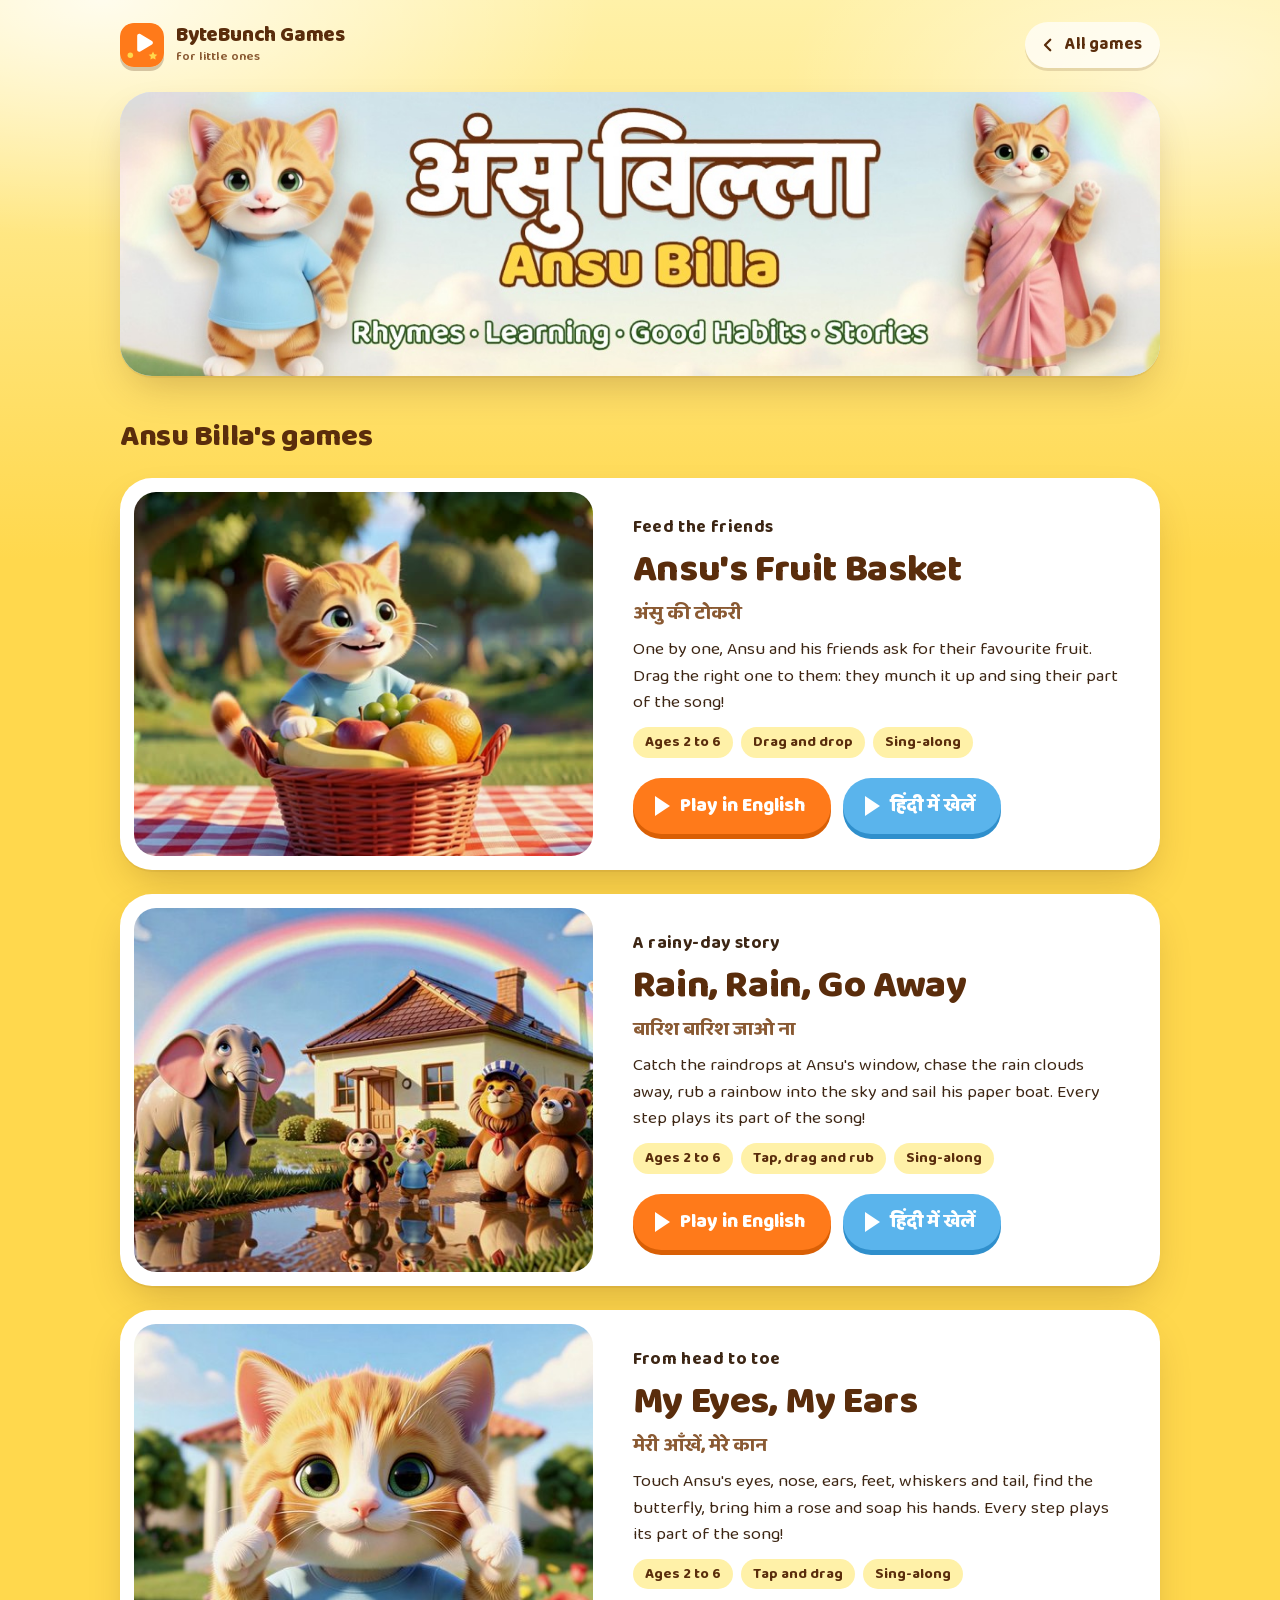
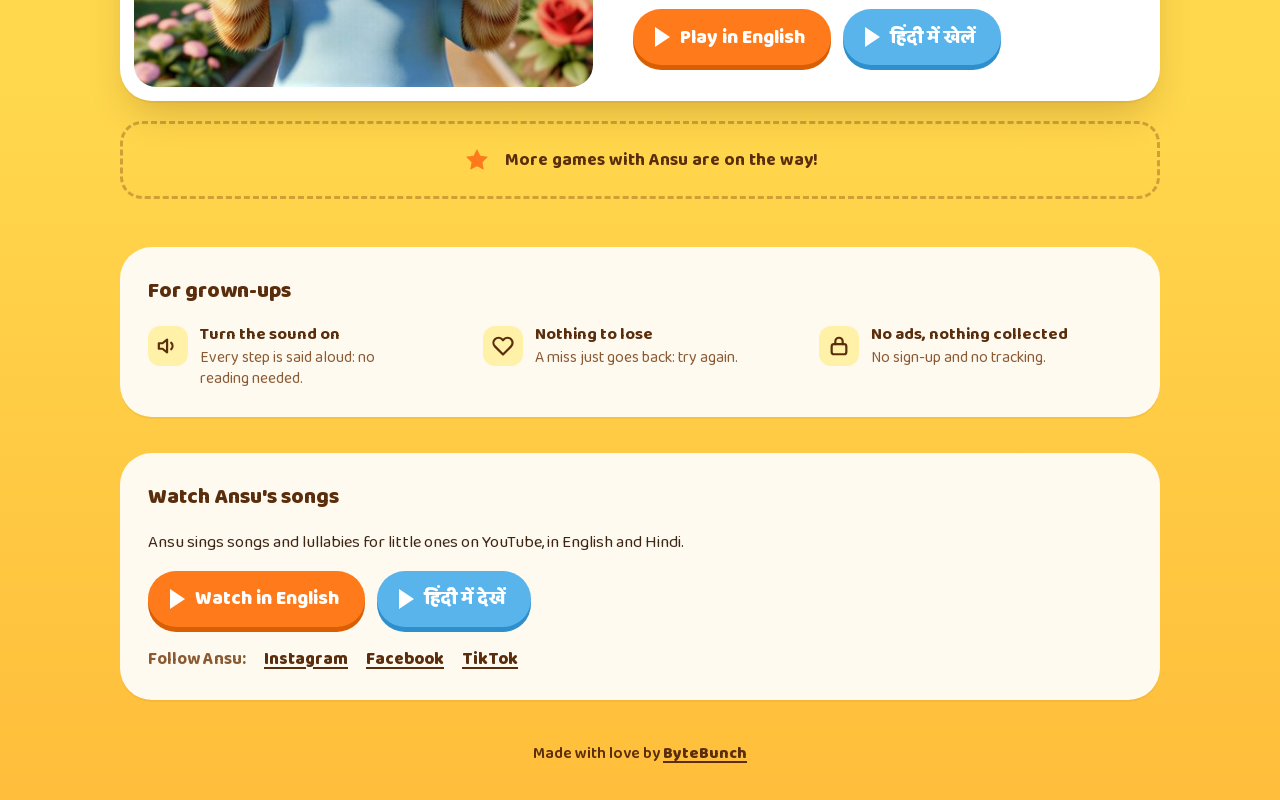
==== commit 2fca74ed: "My Eyes, My Ears / Meri Aankhein, Mere Kaan: Ansu's head-to-toe game in English and Hindi Two new ga" ====
--- a/ansubilla/index.html
+++ b/ansubilla/index.html
@@ -4,7 +4,7 @@
   <meta charset="utf-8">
   <meta name="viewport" content="width=device-width, initial-scale=1, viewport-fit=cover">
   <title>Ansu Billa Games for Kids in English and Hindi | ByteBunch Games</title>
-  <meta name="description" content="Play with Ansu Billa, the kitten from the kids' songs: feed his friends fruit, chase the rain away and sail his paper boat. Ages 2 to 6, in English and Hindi.">
+  <meta name="description" content="Play with Ansu Billa, the kitten from the kids' songs: feed his friends fruit, chase the rain away and learn his eyes, ears and toes. Ages 2 to 6.">
   <link rel="canonical" href="https://games.bytebunch.com/ansubilla/">
   <meta name="robots" content="index, follow, max-image-preview:large">
   <meta name="theme-color" content="#ffe27a">
@@ -12,7 +12,7 @@
   <meta property="og:site_name" content="ByteBunch Games">
   <meta property="og:locale" content="en_US">
   <meta property="og:title" content="Ansu Billa Games for Kids in English and Hindi | ByteBunch Games">
-  <meta property="og:description" content="Play with Ansu Billa, the kitten from the kids' songs: feed his friends fruit, chase the rain away and sail his paper boat. Ages 2 to 6, in English and Hindi.">
+  <meta property="og:description" content="Play with Ansu Billa, the kitten from the kids' songs: feed his friends fruit, chase the rain away and learn his eyes, ears and toes. Ages 2 to 6.">
   <meta property="og:url" content="https://games.bytebunch.com/ansubilla/">
   <meta property="og:image" content="https://games.bytebunch.com/ansubilla/images/og-ansubilla.jpg">
   <meta property="og:image:width" content="1200">
@@ -72,6 +72,34 @@
       "position": 2,
       "item": {
        "@id": "https://games.bytebunch.com/ansubilla/ansu-ki-tokri/#game"
+      }
+     },
+     {
+      "@type": "ListItem",
+      "position": 3,
+      "item": {
+       "@id": "https://games.bytebunch.com/ansubilla/rain-rain-go-away/#game"
+      }
+     },
+     {
+      "@type": "ListItem",
+      "position": 4,
+      "item": {
+       "@id": "https://games.bytebunch.com/ansubilla/baarish-baarish-jaao-na/#game"
+      }
+     },
+     {
+      "@type": "ListItem",
+      "position": 5,
+      "item": {
+       "@id": "https://games.bytebunch.com/ansubilla/my-eyes-my-ears/#game"
+      }
+     },
+     {
+      "@type": "ListItem",
+      "position": 6,
+      "item": {
+       "@id": "https://games.bytebunch.com/ansubilla/meri-aankhein-mere-kaan/#game"
       }
      }
     ]
@@ -174,6 +202,46 @@
    "publisher": {
     "@id": "https://games.bytebunch.com/#bytebunch"
    }
+  },
+  {
+   "@type": "VideoGame",
+   "@id": "https://games.bytebunch.com/ansubilla/my-eyes-my-ears/#game",
+   "name": "My Eyes, My Ears",
+   "url": "https://games.bytebunch.com/ansubilla/my-eyes-my-ears/",
+   "image": "https://games.bytebunch.com/ansubilla/images/my-eyes-my-ears.jpg",
+   "inLanguage": "en",
+   "gamePlatform": "Web browser",
+   "applicationCategory": "GameApplication",
+   "operatingSystem": "Any",
+   "audience": {
+    "@type": "PeopleAudience",
+    "suggestedMinAge": 2,
+    "suggestedMaxAge": 6
+   },
+   "description": "Learn body parts with Ansu the kitten: touch his eyes, nose, ears, feet, whiskers and tail, bring him a rose and soap his hands, singing along.",
+   "publisher": {
+    "@id": "https://games.bytebunch.com/#bytebunch"
+   }
+  },
+  {
+   "@type": "VideoGame",
+   "@id": "https://games.bytebunch.com/ansubilla/meri-aankhein-mere-kaan/#game",
+   "name": "मेरी आँखें, मेरे कान (Meri Aankhein, Mere Kaan)",
+   "url": "https://games.bytebunch.com/ansubilla/meri-aankhein-mere-kaan/",
+   "image": "https://games.bytebunch.com/ansubilla/images/meri-aankhein-mere-kaan.jpg",
+   "inLanguage": "hi",
+   "gamePlatform": "Web browser",
+   "applicationCategory": "GameApplication",
+   "operatingSystem": "Any",
+   "audience": {
+    "@type": "PeopleAudience",
+    "suggestedMinAge": 2,
+    "suggestedMaxAge": 6
+   },
+   "description": "अंसु बिल्ला के साथ सर से पैरों तक: उसकी आँखें, नाक, कान, पैर, मूँछें और पूँछ छू कर पहचानो, गुलाब सुंघाओ और हाथ धुलाओ, गाने के साथ!",
+   "publisher": {
+    "@id": "https://games.bytebunch.com/#bytebunch"
+   }
   }
  ]
 }
@@ -241,6 +309,27 @@
           <div class="actions">
             <a class="button" href="rain-rain-go-away/"><span class="tri" aria-hidden="true"></span>Play in English</a>
             <a class="button sky" href="baarish-baarish-jaao-na/" lang="hi"><span class="tri" aria-hidden="true"></span>हिंदी में खेलें</a>
+          </div>
+        </div>
+      </article>
+
+      <article class="card wide" aria-labelledby="eyes-title">
+        <div class="card-media">
+          <img src="images/my-eyes-my-ears-640.jpg" srcset="images/my-eyes-my-ears-640.jpg 640w, images/my-eyes-my-ears-1200.jpg 1200w" sizes="(min-width: 1080px) 470px, (min-width: 760px) 45vw, 100vw" width="1200" height="750" loading="lazy" alt="Ansu the kitten in his garden, pointing a finger of each paw at his big green eyes">
+        </div>
+        <div class="card-body">
+          <p class="eyebrow">From head to toe</p>
+          <h3 id="eyes-title">My Eyes, My Ears</h3>
+          <span class="hi" lang="hi">मेरी आँखें, मेरे कान</span>
+          <p>Touch Ansu's eyes, nose, ears, feet, whiskers and tail, find the butterfly, bring him a rose and soap his hands. Every step plays its part of the song!</p>
+          <ul class="meta" aria-label="About this game">
+            <li>Ages 2 to 6</li>
+            <li>Tap and drag</li>
+            <li>Sing-along</li>
+          </ul>
+          <div class="actions">
+            <a class="button" href="my-eyes-my-ears/"><span class="tri" aria-hidden="true"></span>Play in English</a>
+            <a class="button sky" href="meri-aankhein-mere-kaan/" lang="hi"><span class="tri" aria-hidden="true"></span>हिंदी में खेलें</a>
           </div>
         </div>
       </article>
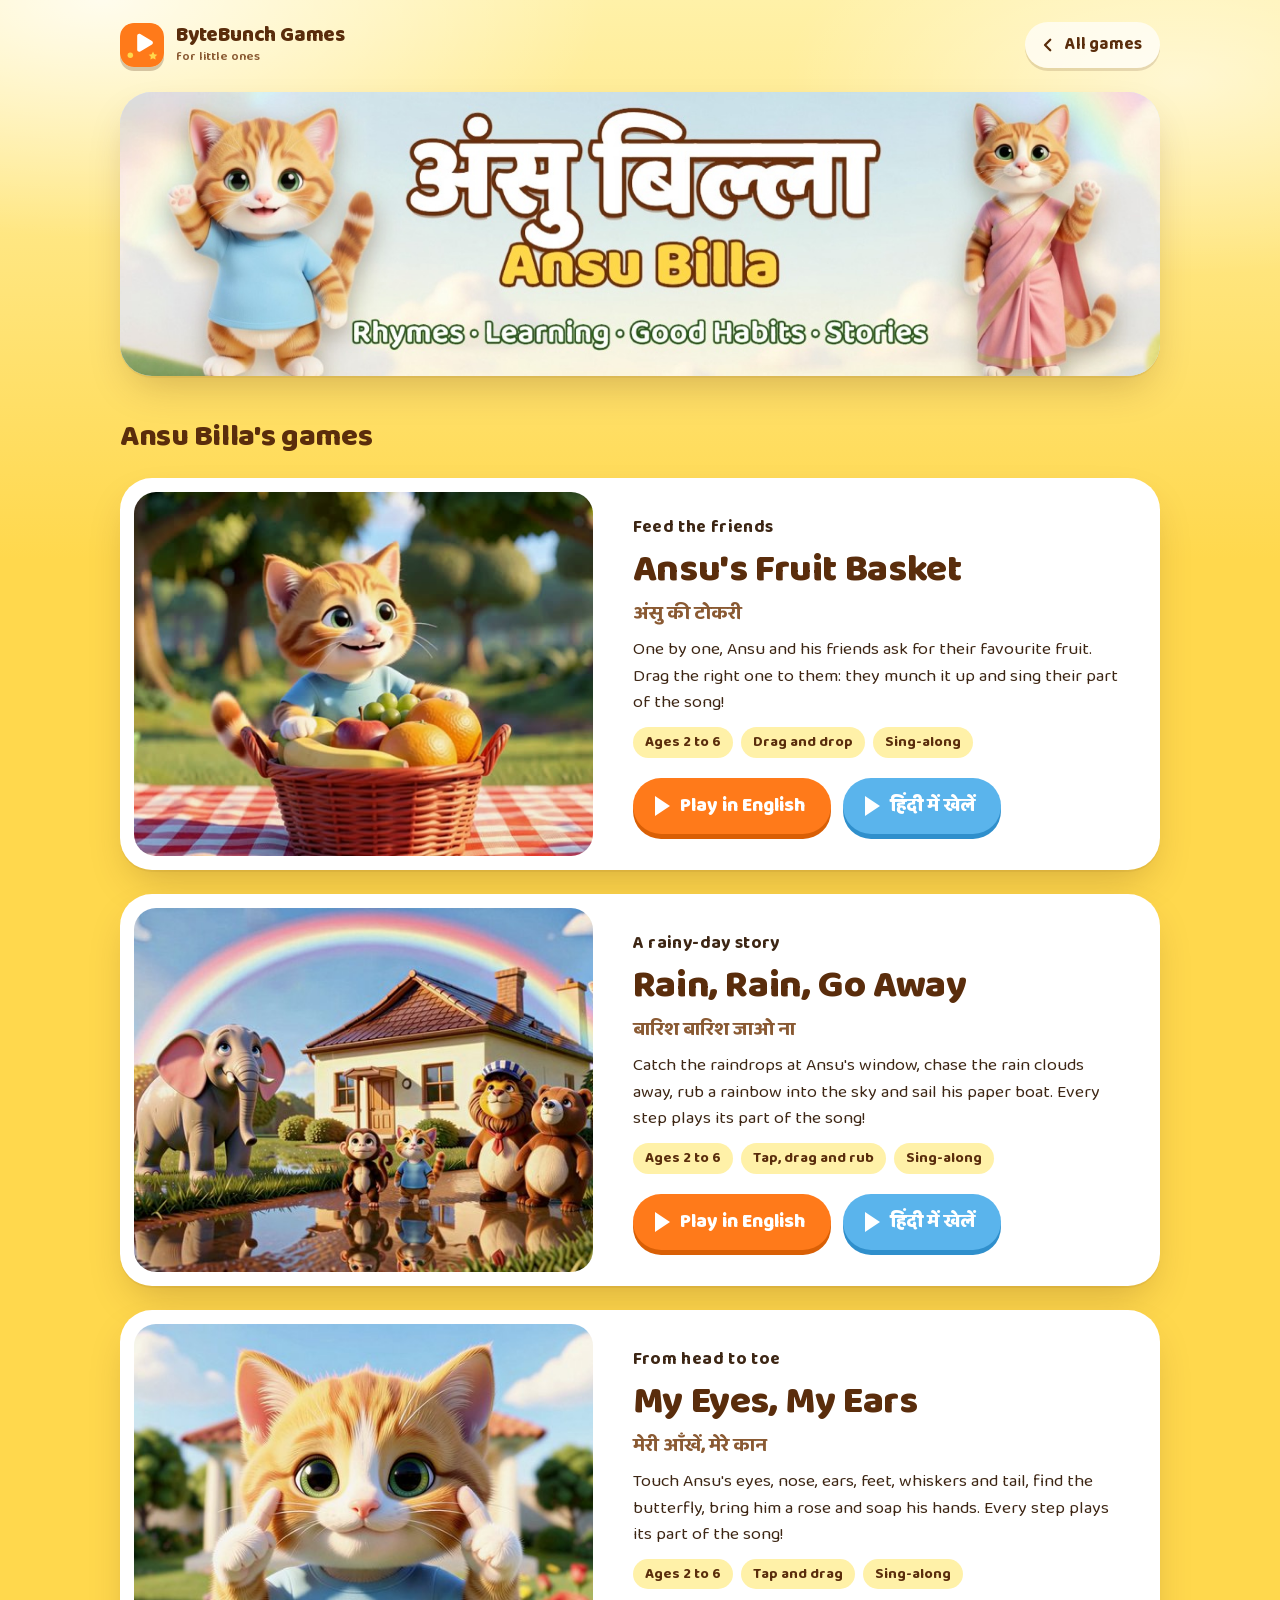
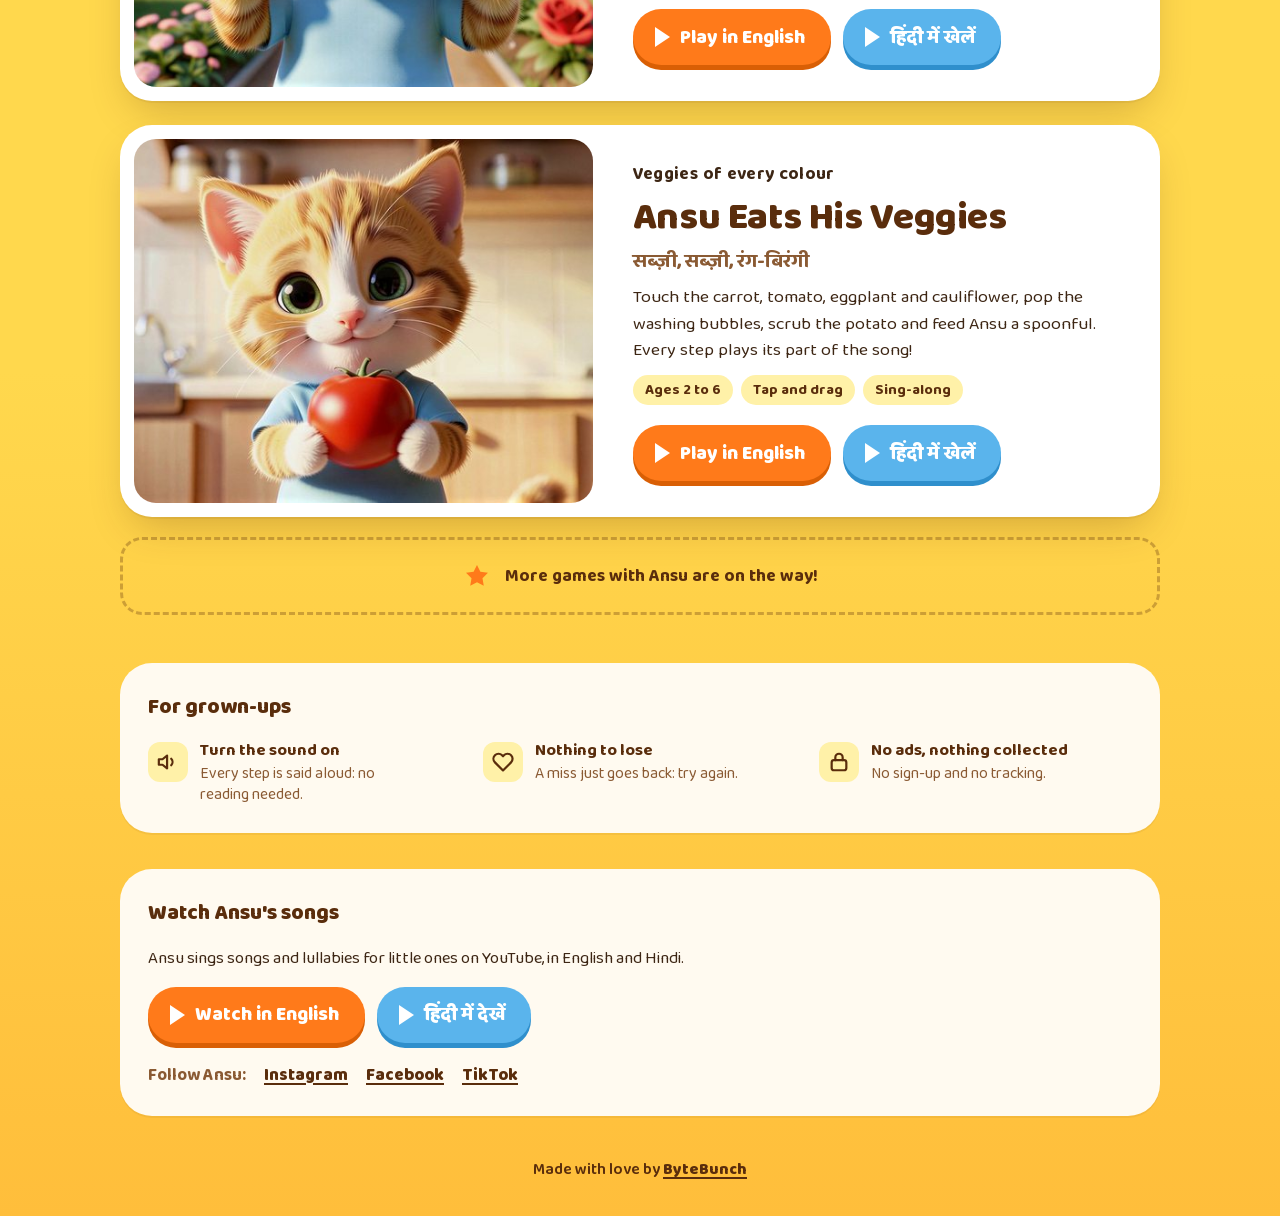
==== commit 6cd3cb5f: "Ansu Eats His Veggies / Sabzi Sabzi Rang-Birangi: Ansu's vegetable game in English and Hindi Two new" ====
--- a/ansubilla/index.html
+++ b/ansubilla/index.html
@@ -4,7 +4,7 @@
   <meta charset="utf-8">
   <meta name="viewport" content="width=device-width, initial-scale=1, viewport-fit=cover">
   <title>Ansu Billa Games for Kids in English and Hindi | ByteBunch Games</title>
-  <meta name="description" content="Play with Ansu Billa, the kitten from the kids' songs: feed his friends fruit, chase the rain away and learn his eyes, ears and toes. Ages 2 to 6.">
+  <meta name="description" content="Play with Ansu Billa, the kitten from the kids' songs: feed his friends fruit, chase the rain away, learn his eyes and ears, and eat his veggies. Ages 2 to 6.">
   <link rel="canonical" href="https://games.bytebunch.com/ansubilla/">
   <meta name="robots" content="index, follow, max-image-preview:large">
   <meta name="theme-color" content="#ffe27a">
@@ -12,7 +12,7 @@
   <meta property="og:site_name" content="ByteBunch Games">
   <meta property="og:locale" content="en_US">
   <meta property="og:title" content="Ansu Billa Games for Kids in English and Hindi | ByteBunch Games">
-  <meta property="og:description" content="Play with Ansu Billa, the kitten from the kids' songs: feed his friends fruit, chase the rain away and learn his eyes, ears and toes. Ages 2 to 6.">
+  <meta property="og:description" content="Play with Ansu Billa, the kitten from the kids' songs: feed his friends fruit, chase the rain away, learn his eyes and ears, and eat his veggies. Ages 2 to 6.">
   <meta property="og:url" content="https://games.bytebunch.com/ansubilla/">
   <meta property="og:image" content="https://games.bytebunch.com/ansubilla/images/og-ansubilla.jpg">
   <meta property="og:image:width" content="1200">
@@ -100,6 +100,20 @@
       "position": 6,
       "item": {
        "@id": "https://games.bytebunch.com/ansubilla/meri-aankhein-mere-kaan/#game"
+      }
+     },
+     {
+      "@type": "ListItem",
+      "position": 7,
+      "item": {
+       "@id": "https://games.bytebunch.com/ansubilla/ansu-eats-his-veggies/#game"
+      }
+     },
+     {
+      "@type": "ListItem",
+      "position": 8,
+      "item": {
+       "@id": "https://games.bytebunch.com/ansubilla/sabzi-sabzi-rang-birangi/#game"
       }
      }
     ]
@@ -242,6 +256,46 @@
    "publisher": {
     "@id": "https://games.bytebunch.com/#bytebunch"
    }
+  },
+  {
+   "@type": "VideoGame",
+   "@id": "https://games.bytebunch.com/ansubilla/ansu-eats-his-veggies/#game",
+   "name": "Ansu Eats His Veggies",
+   "url": "https://games.bytebunch.com/ansubilla/ansu-eats-his-veggies/",
+   "image": "https://games.bytebunch.com/ansubilla/images/ansu-eats-his-veggies.jpg",
+   "inLanguage": "en",
+   "gamePlatform": "Web browser",
+   "applicationCategory": "GameApplication",
+   "operatingSystem": "Any",
+   "audience": {
+    "@type": "PeopleAudience",
+    "suggestedMinAge": 2,
+    "suggestedMaxAge": 6
+   },
+   "description": "Learn vegetables and colours with Ansu the kitten: touch the carrot, tomato, eggplant and cauliflower, wash and scrub, and feed Ansu, singing along.",
+   "publisher": {
+    "@id": "https://games.bytebunch.com/#bytebunch"
+   }
+  },
+  {
+   "@type": "VideoGame",
+   "@id": "https://games.bytebunch.com/ansubilla/sabzi-sabzi-rang-birangi/#game",
+   "name": "सब्ज़ी, सब्ज़ी, रंग-बिरंगी (Sabzi Sabzi Rang-Birangi)",
+   "url": "https://games.bytebunch.com/ansubilla/sabzi-sabzi-rang-birangi/",
+   "image": "https://games.bytebunch.com/ansubilla/images/sabzi-sabzi-rang-birangi.jpg",
+   "inLanguage": "hi",
+   "gamePlatform": "Web browser",
+   "applicationCategory": "GameApplication",
+   "operatingSystem": "Any",
+   "audience": {
+    "@type": "PeopleAudience",
+    "suggestedMinAge": 2,
+    "suggestedMaxAge": 6
+   },
+   "description": "अंसु बिल्ला के साथ खेलो: गाजर, टमाटर, बैंगन और फूलगोभी छू कर पहचानो, बुलबुले फोड़ो, आलू रगड़ो और अंसु को सब्ज़ी खिलाओ, गाने के साथ!",
+   "publisher": {
+    "@id": "https://games.bytebunch.com/#bytebunch"
+   }
   }
  ]
 }
@@ -330,6 +384,27 @@
           <div class="actions">
             <a class="button" href="my-eyes-my-ears/"><span class="tri" aria-hidden="true"></span>Play in English</a>
             <a class="button sky" href="meri-aankhein-mere-kaan/" lang="hi"><span class="tri" aria-hidden="true"></span>हिंदी में खेलें</a>
+          </div>
+        </div>
+      </article>
+
+      <article class="card wide" aria-labelledby="veggies-title">
+        <div class="card-media">
+          <img src="images/ansu-eats-his-veggies-640.jpg" srcset="images/ansu-eats-his-veggies-640.jpg 640w, images/ansu-eats-his-veggies-1200.jpg 1200w" sizes="(min-width: 1080px) 470px, (min-width: 760px) 45vw, 100vw" width="1200" height="750" loading="lazy" alt="Ansu the kitten in the kitchen, holding a big red tomato in both paws">
+        </div>
+        <div class="card-body">
+          <p class="eyebrow">Veggies of every colour</p>
+          <h3 id="veggies-title">Ansu Eats His Veggies</h3>
+          <span class="hi" lang="hi">सब्ज़ी, सब्ज़ी, रंग-बिरंगी</span>
+          <p>Touch the carrot, tomato, eggplant and cauliflower, pop the washing bubbles, scrub the potato and feed Ansu a spoonful. Every step plays its part of the song!</p>
+          <ul class="meta" aria-label="About this game">
+            <li>Ages 2 to 6</li>
+            <li>Tap and drag</li>
+            <li>Sing-along</li>
+          </ul>
+          <div class="actions">
+            <a class="button" href="ansu-eats-his-veggies/"><span class="tri" aria-hidden="true"></span>Play in English</a>
+            <a class="button sky" href="sabzi-sabzi-rang-birangi/" lang="hi"><span class="tri" aria-hidden="true"></span>हिंदी में खेलें</a>
           </div>
         </div>
       </article>
